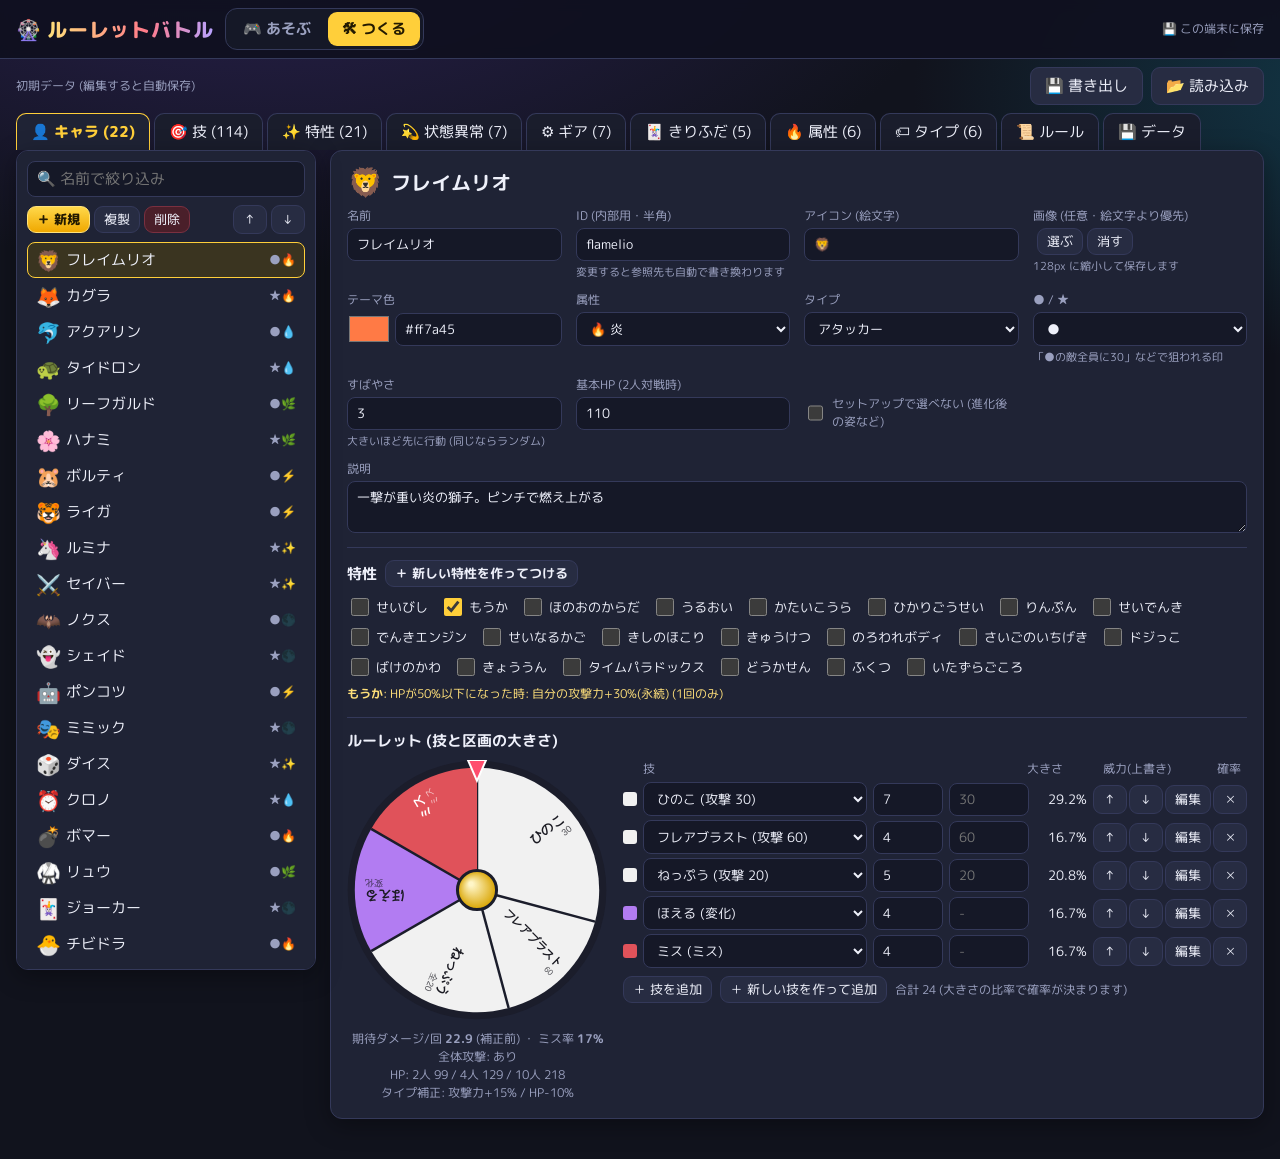
==== editor.html @ 2f249129 "Deploy roulette battle site Co-Authored-By: Claude Opus 5.5 <noreply@anthropic.com>" ====
<!doctype html>
<html lang="ja">
<head>
<meta charset="utf-8">
<meta name="viewport" content="width=device-width, initial-scale=1, viewport-fit=cover">
<meta name="theme-color" content="#11131d">
<title>ルーレットバトル エディタ</title>
<link rel="stylesheet" href="css/style.css?v=4">
</head>
<body>
<!-- BUILD:HEAD-START -->
<header class="app-head" id="appHead">
  <div class="brand">🎡 <span class="title">ルーレットバトル</span></div>
  <nav class="mode-switch" aria-label="画面の切り替え">
    <a href="index.html" data-mode="play" id="modePlay">🎮 あそぶ</a>
    <a href="editor.html" data-mode="edit" id="modeEdit" class="on">🛠 つくる</a>
  </nav>
  <span class="sync" id="syncInd"></span>
</header>
<!-- BUILD:HEAD-END -->

<!-- BUILD:APP-START -->
<div id="editApp">
  <div class="ed-bar">
    <span class="saved-ind" id="edSavedInd"></span>
    <div class="grow"></div>
    <button type="button" id="edWarnBtn" hidden></button>
    <button type="button" id="edExportBtn" title="データを書き出す">💾<span class="lbl"> 書き出し</span></button>
    <button type="button" id="edImportBtn" title="データを読み込む">📂<span class="lbl"> 読み込み</span></button>
    <input id="edImportFile" type="file" accept=".json,application/json" hidden>
  </div>
  <nav class="tabs" id="edTabs"></nav>
  <main class="ed-body" id="edBody">
    <aside class="panel ed-list" id="edList"></aside>
    <section class="panel ed-form" id="edForm"></section>
  </main>
  <div id="edModal" class="modal-bg" hidden></div>
</div>
<!-- BUILD:APP-END -->

<!-- BUILD:SCRIPTS-START -->
<script src="js/default-data.js?v=4"></script>
<script src="js/engine.js?v=4"></script>
<script src="js/store.js?v=4"></script>
<script src="js/ui.js?v=4"></script>
<script src="js/wheel.js?v=4"></script>
<script src="js/editor.js?v=4"></script>
<script src="js/app.js?v=4"></script>
<!-- BUILD:SCRIPTS-END -->
</body>
</html>
---- css/style.css ----
@import url('https://fonts.googleapis.com/css2?family=M+PLUS+Rounded+1c:wght@400;700;800&display=swap');

/* レイアウト: 上に切替ヘッダ、PC は盤面+ルーレットの2列、スマホは1列 (ルーレットが上)。
   夜のゲームセンターのような暗い単一テーマ */
:root {
  --bg: #11131d;
  --bg2: #191c2a;
  --panel: #1f2335;
  --panel2: #272c42;
  --line: #34395a;
  --text: #eef0fa;
  --dim: #9aa0bf;
  --accent: #ffcf3a;
  --accent-ink: #231a00;
  --accent2: #ff4d6d;
  --good: #5fd38a;
  --bad: #ff6b6b;
  --blue: #5aa9f0;
  --gold-text: #ffe07a;
  --radius: 12px;
  --shadow: 0 6px 24px rgba(0, 0, 0, .35);
  --font: 'M PLUS Rounded 1c', 'Hiragino Maru Gothic ProN', 'Hiragino Sans', 'Meiryo', sans-serif;
  --gutter: 16px;
  color-scheme: dark;
}
* { box-sizing: border-box; }
[hidden] { display: none !important; }
html, body { margin: 0; }
body {
  background: radial-gradient(1200px 600px at 20% -10%, #2a2150 0%, transparent 60%), radial-gradient(900px 500px at 110% 10%, #123a4a 0%, transparent 55%), var(--bg);
  background-color: var(--bg);
  background-attachment: fixed;
  color: var(--text);
  font-family: var(--font);
  font-size: 15px;
  min-height: 100vh;
  overflow-x: hidden;
  -webkit-tap-highlight-color: transparent;
  touch-action: manipulation;
}
a { color: var(--accent); }
button, input, select, textarea { font: inherit; color: inherit; }
button {
  background: var(--panel2); border: 1px solid var(--line); border-radius: 9px; padding: 7px 14px;
  cursor: pointer; transition: transform .08s, background .15s, border-color .15s; touch-action: manipulation;
}
button:hover:not(:disabled) { background: #323858; border-color: #4a5180; }
button:active:not(:disabled) { transform: translateY(1px); }
button:disabled { opacity: .45; cursor: not-allowed; }
button:focus-visible, input:focus-visible, select:focus-visible, textarea:focus-visible, summary:focus-visible { outline: 2px solid var(--accent); outline-offset: 2px; }
button.primary { background: linear-gradient(180deg, #ffd84a, #f0a800); color: var(--accent-ink); border-color: #ffe27a; font-weight: 800; }
button.primary:hover:not(:disabled) { background: linear-gradient(180deg, #ffe16d, #ffb81f); }
button.danger { background: #4a1f2a; border-color: #7a3040; }
button.small { padding: 3px 9px; font-size: 13px; }
button.icon { padding: 4px 8px; min-width: 34px; }
input[type=text], input[type=number], input:not([type]), select, textarea {
  background: #151827; border: 1px solid var(--line); border-radius: 8px; padding: 6px 9px; min-width: 0; max-width: 100%;
}
input[type=number] { width: 80px; }
input[type=checkbox] { width: 18px; height: 18px; accent-color: var(--accent); vertical-align: middle; }
label { cursor: pointer; }
summary { cursor: pointer; }

.wrap { max-width: 1400px; margin: 0 auto; padding: 12px var(--gutter) 16px; }
.title {
  font-weight: 800; letter-spacing: .04em; margin: 0; text-wrap: balance;
  background: linear-gradient(90deg, #ffe07a, #ff7a8a 60%, #b9a2ff); -webkit-background-clip: text; background-clip: text; color: transparent;
}
.panel { background: var(--panel); border: 1px solid var(--line); border-radius: var(--radius); box-shadow: var(--shadow); }
.dim { color: var(--dim); }
.row { display: flex; gap: 8px; align-items: center; flex-wrap: wrap; }
.grow { flex: 1; }
.badge {
  display: inline-flex; align-items: center; gap: 3px; padding: 1px 7px; border-radius: 999px; font-size: 12px; font-weight: 700;
  background: #2d3250; border: 1px solid rgba(255, 255, 255, .12); white-space: nowrap;
}
.warn-box { background: #3a2a14; border: 1px solid #7a5a20; color: #ffd98a; border-radius: 10px; padding: 8px 12px; font-size: 13px; margin-bottom: 10px; }
.warn-box ul { margin: 4px 0 0; padding-left: 18px; }
.ico { font-size: 28px; line-height: 1; display: inline-block; width: 36px; text-align: center; flex: none; }
img.ico { width: 36px; height: 36px; object-fit: cover; border-radius: 8px; }
.ico.big { font-size: 52px; width: 60px; }
img.ico.big { width: 60px; height: 60px; }
.ico.huge { font-size: 70px; width: 90px; }
img.ico.huge { width: 90px; height: 90px; }
.marks { font-size: 13px; white-space: nowrap; display: inline-flex; gap: 2px; align-items: center; }
.marks .dot { color: #7fd8ff; font-weight: 800; }
.marks .star { color: #ffd84a; font-weight: 800; }
.marks .spd { color: var(--dim); font-size: 11px; }
.auto-desc { color: var(--gold-text); font-size: 12px; }
.scroll-x { overflow-x: auto; max-width: 100%; }

/* ========== アプリのヘッダ (あそぶ / つくる) ========== */
.app-head {
  position: sticky; top: env(safe-area-inset-top, 0px); z-index: 20;
  display: flex; align-items: center; gap: 12px; flex-wrap: wrap;
  padding: 8px var(--gutter); background: #0f1120ee; border-bottom: 1px solid var(--line); backdrop-filter: blur(6px);
}
.app-head .brand { font-weight: 800; font-size: 20px; display: flex; align-items: center; gap: 6px; }
.mode-switch { display: flex; background: #151827; border: 1px solid var(--line); border-radius: 12px; padding: 3px; gap: 3px; }
.mode-switch a { border-radius: 9px; padding: 6px 14px; font-weight: 700; color: var(--dim); text-decoration: none; }
.mode-switch a:hover { color: var(--text); }
.mode-switch a.on { background: var(--accent); color: var(--accent-ink); }
.sync { font-size: 12px; color: var(--dim); margin-left: auto; }

/* ========== セットアップ ========== */
.setup-head { display: flex; align-items: center; gap: 10px; flex-wrap: wrap; margin-bottom: 10px; }
.setup-grid { display: grid; grid-template-columns: minmax(0, 1fr) 340px; gap: 16px; align-items: start; }
.setup-players { padding: 14px; min-width: 0; }
.setup-tools { margin-bottom: 10px; }
.prow {
  display: grid; grid-template-columns: 28px minmax(90px, 150px) minmax(150px, 1fr) auto auto; gap: 8px; align-items: center;
  padding: 7px 8px; border-radius: 10px; background: var(--bg2); margin-bottom: 6px; border: 1px solid transparent;
}
.prow .num { font-weight: 800; color: var(--dim); text-align: center; }
.prow .cpuLbl { display: inline-flex; gap: 3px; align-items: center; white-space: nowrap; }
.prow .cinfo { grid-column: 2 / -1; display: flex; gap: 6px; align-items: center; flex-wrap: wrap; font-size: 13px; color: var(--dim); min-width: 0; }
.prow .cinfo .ico { font-size: 22px; width: 26px; }
.prow .cinfo img.ico { width: 26px; height: 26px; }
.prow select.team { width: 96px; }
.setup-side { position: sticky; top: 70px; display: flex; flex-direction: column; gap: 12px; }
.setup-side .panel { padding: 14px; display: flex; flex-direction: column; gap: 10px; }
.setup-side h3 { margin: 0; font-size: 16px; }
.online-panel .row button { flex: 1; }
.join-row { display: grid; grid-template-columns: 1fr 1fr; gap: 6px; }
.join-row #joinCode { text-transform: uppercase; letter-spacing: .15em; font-weight: 800; }
.join-row button { grid-column: 1 / -1; }
.code-big { font-size: 34px; font-weight: 800; letter-spacing: .2em; color: var(--accent); font-variant-numeric: tabular-nums; }
.prow.net { background: #1b2436; border-color: #2f4a70; }
.prow .netname { font-weight: 700; overflow: hidden; text-overflow: ellipsis; white-space: nowrap; }
.prow .csel.dim { font-size: 13px; }
.lobby-panel { padding: 18px; max-width: 760px; margin: 0 auto; }
.lobby-head { display: flex; gap: 16px; align-items: center; flex-wrap: wrap; }
.lobby-list { display: flex; flex-direction: column; gap: 4px; }
.lobby-row { display: flex; gap: 8px; align-items: center; padding: 6px 10px; border-radius: 10px; background: var(--bg2); }
.lobby-row .num { width: 22px; color: var(--dim); font-weight: 800; }
.lobby-row .nm { flex: 1; min-width: 0; overflow: hidden; text-overflow: ellipsis; white-space: nowrap; font-weight: 700; }
.lobby-row.you { border: 1px solid var(--accent); }
.cinfo-wide { display: flex; gap: 6px; align-items: center; flex-wrap: wrap; font-size: 13px; color: var(--dim); }
.you-tag { font-size: 10px; background: var(--accent); color: var(--accent-ink); border-radius: 4px; padding: 0 5px; margin-left: 4px; font-weight: 800; vertical-align: middle; }
.pcard.me { box-shadow: inset 0 0 0 2px #ffcf3a66; }
.rank.me { outline: 2px solid var(--accent); }
.rule-line { font-size: 13px; display: flex; justify-content: space-between; gap: 8px; padding: 3px 0; border-bottom: 1px dashed var(--line); }
.big-start { font-size: 22px; padding: 14px; width: 100%; border-radius: 14px; }
.count-ctl { display: flex; align-items: center; gap: 6px; }
.count-ctl .n { font-size: 26px; font-weight: 800; min-width: 44px; text-align: center; font-variant-numeric: tabular-nums; }
.mobile-start { display: none; }

/* ========== バトル ========== */
.topbar { display: flex; align-items: center; gap: 12px; flex-wrap: wrap; margin-bottom: 12px; }
.topbar .round { font-size: 20px; font-weight: 800; }
.topbar .ctrls { margin-left: auto; order: 2; }
.order-strip { display: flex; gap: 4px; flex-wrap: wrap; flex: 1 1 100%; min-width: 0; order: 3; }
.order-strip .o { padding: 2px 6px; border-radius: 8px; background: var(--panel); border: 1px solid var(--line); font-size: 12px; display: flex; align-items: center; gap: 3px; white-space: nowrap; }
.order-strip .o .ico { font-size: 16px; width: 18px; }
.order-strip .o img.ico { width: 18px; height: 18px; }
.order-strip .o.now { border-color: var(--accent); background: #3c3417; }
.order-strip .o.done { opacity: .45; }
.order-strip .o.downed { border-color: var(--bad); }
.battle { display: grid; grid-template-columns: minmax(0, 1fr) 440px; gap: 14px; align-items: start; }
.board { display: grid; grid-template-columns: repeat(auto-fill, minmax(205px, 1fr)); gap: 10px; min-width: 0; }

.pcard {
  position: relative; padding: 9px 10px 10px; border-radius: 12px; background: var(--panel); border: 2px solid var(--line);
  transition: transform .15s, border-color .15s, box-shadow .15s, opacity .3s; cursor: default; min-width: 0;
}
.pcard .head { display: flex; gap: 8px; align-items: center; padding-right: 26px; }
.pcard .head .ico { font-size: 34px; width: 42px; }
.pcard .head img.ico { width: 42px; height: 42px; }
.pcard .names { min-width: 0; flex: 1; }
.pcard .pname { font-weight: 800; white-space: nowrap; overflow: hidden; text-overflow: ellipsis; }
.pcard .cname { font-size: 12px; color: var(--dim); white-space: nowrap; overflow: hidden; text-overflow: ellipsis; }
.pcard .ord { position: absolute; top: -8px; left: -8px; background: #0f1120; border: 1px solid var(--line); border-radius: 999px; font-size: 11px; padding: 1px 6px; font-weight: 800; }
.pcard .cpu { font-size: 10px; color: var(--dim); border: 1px solid var(--line); border-radius: 4px; padding: 0 4px; margin-left: 4px; }
.pcard .team-tag { font-size: 10px; border-radius: 4px; padding: 0 5px; margin-left: 4px; color: #111; font-weight: 800; }
.pcard .tags { display: flex; gap: 4px; flex-wrap: wrap; margin: 6px 0 4px; align-items: center; }
.pcard .info-btn { position: absolute; top: 6px; right: 6px; padding: 0 7px; font-size: 12px; border-radius: 6px; min-width: 0; }
.hpbar { position: relative; height: 14px; background: #0d0f19; border-radius: 7px; overflow: hidden; border: 1px solid #0a0b12; }
.hpbar .fill { position: absolute; inset: 0 auto 0 0; background: linear-gradient(90deg, #3ed17a, #8af0a8); transition: width .45s ease, background .3s; }
.hpbar .fill.mid { background: linear-gradient(90deg, #e8b400, #ffe07a); }
.hpbar .fill.low { background: linear-gradient(90deg, #e03a3a, #ff8a7a); }
.hpbar .lag { position: absolute; inset: 0 auto 0 0; background: #ff5a5a88; transition: width 1.1s ease .35s; }
.hptext { font-size: 12px; text-align: right; font-weight: 700; margin-top: 2px; font-variant-numeric: tabular-nums; }
.chips { display: flex; gap: 3px; flex-wrap: wrap; margin-top: 4px; min-height: 4px; }
.chip { font-size: 11px; padding: 1px 6px; border-radius: 6px; background: #2b3050; border: 1px solid rgba(255, 255, 255, .1); white-space: nowrap; }
.chip.st { color: #111; font-weight: 800; }
.chip.buff { background: #173a2a; border-color: #2f7a52; color: #9ef0bf; }
.chip.debuff { background: #3d1c24; border-color: #7a3040; color: #ffb0bd; }
.pcard.current { border-color: var(--accent); box-shadow: 0 0 0 3px #ffcf3a44, 0 0 22px #ffcf3a55; transform: translateY(-2px); }
.pcard.targetable { cursor: pointer; border-color: #ff8fa3; }
.pcard.targetable:hover { transform: translateY(-3px); box-shadow: 0 0 16px #ff4d6d77; }
.pcard.targeted { border-color: var(--accent2); box-shadow: 0 0 0 3px #ff4d6d66, 0 0 24px #ff4d6d88; }
.pcard.targeted::after { content: '🎯'; position: absolute; right: 8px; bottom: 6px; font-size: 22px; }
.pcard.downed { border-color: var(--bad); animation: blink 1.1s infinite; }
.pcard.out { opacity: .35; filter: grayscale(.9); }
.pcard.out::before { content: '脱落'; position: absolute; inset: 0; display: grid; place-items: center; font-size: 30px; font-weight: 800; color: #ff8a8a; transform: rotate(-12deg); z-index: 2; }
.pcard.winner { border-color: var(--accent); box-shadow: 0 0 30px #ffcf3a88; }
.pcard.shake { animation: shake .4s; }
.pcard.evolve { animation: evolve 1.2s; }
@keyframes blink { 50% { box-shadow: 0 0 18px #ff4d4d88; } }
@keyframes shake { 20% { transform: translateX(-6px); } 40% { transform: translateX(6px); } 60% { transform: translateX(-4px); } 80% { transform: translateX(3px); } }
@keyframes evolve { 0% { box-shadow: 0 0 0 #8ff0ff; } 30% { box-shadow: 0 0 40px 10px #8ff0ffcc; background: #2a4a5a; } 100% { box-shadow: 0 0 0 #8ff0ff; } }
.floater { position: absolute; left: 50%; top: 30%; transform: translateX(-50%); font-weight: 800; font-size: 26px; pointer-events: none; z-index: 5; text-shadow: 0 2px 0 #000, 0 0 8px #000; animation: floatUp 1.3s ease-out forwards; white-space: nowrap; }
.floater.dmg { color: #ff6b6b; }
.floater.heal { color: #6cf0a0; }
.floater.status, .floater.debuff { color: #ffa8e0; font-size: 18px; }
.floater.buff { color: #9ef0bf; font-size: 18px; }
.floater.guard { color: #8fd0ff; font-size: 20px; }
.floater.ability { color: var(--gold-text); font-size: 16px; }
.floater.ko, .floater.out { color: #ff3a3a; font-size: 30px; }
@keyframes floatUp { 0% { opacity: 0; transform: translate(-50%, 10px) scale(.7); } 15% { opacity: 1; transform: translate(-50%, 0) scale(1.15); } 100% { opacity: 0; transform: translate(-50%, -48px) scale(1); } }

.side { display: flex; flex-direction: column; gap: 12px; position: sticky; top: 12px; min-width: 0; }
.turn-panel { padding: 12px; text-align: center; }
.turn-head { display: flex; align-items: center; gap: 10px; justify-content: center; min-height: 48px; }
.turn-head .ico { font-size: 40px; width: 48px; }
.turn-head img.ico { width: 48px; height: 48px; }
.turn-head .who { font-size: 20px; font-weight: 800; }
.turn-head .sub { font-size: 12px; color: var(--dim); }
.wheel-box { position: relative; width: 100%; max-width: 380px; margin: 8px auto 4px; }
.wheel-box canvas { width: 100%; max-width: 100%; aspect-ratio: 1 / 1; display: block; }
.prompt { min-height: 26px; font-weight: 700; color: var(--accent); }
.wheel-title { min-height: 20px; font-weight: 800; color: var(--gold-text); margin-top: 4px; }
.spin-row { justify-content: center; margin-top: 6px; }
.item-btn { background: linear-gradient(180deg, #5b3fa0, #3b2870); border-color: #8a6ad8; font-weight: 800; }
.item-btn:hover:not(:disabled) { background: linear-gradient(180deg, #6b4fb8, #4b3490); }
.chip.item { background: #3b2870; border-color: #8a6ad8; }
.target-bar { display: flex; gap: 6px; overflow-x: auto; padding: 4px 2px 6px; scroll-snap-type: x proximity; }
.target-bar .tgt { flex: 0 0 auto; display: grid; grid-template-columns: auto minmax(0, 1fr); grid-template-rows: auto auto; column-gap: 6px; align-items: center; padding: 5px 8px; text-align: left; min-width: 120px; max-width: 170px; scroll-snap-align: start; }
.target-bar .tgt .ico { grid-row: 1 / 3; font-size: 24px; width: 28px; }
.target-bar .tgt img.ico { width: 28px; height: 28px; }
.target-bar .tgt .tn { font-size: 13px; font-weight: 700; white-space: nowrap; overflow: hidden; text-overflow: ellipsis; }
.target-bar .tgt .tbar { display: block; height: 5px; background: #0d0f19; border-radius: 3px; overflow: hidden; position: relative; }
.target-bar .tgt .tbar i { position: absolute; inset: 0 auto 0 0; background: var(--good); }
.target-bar .tgt .tp { display: none; }
.target-bar .tgt.on { border-color: var(--accent2); background: #3d1c28; box-shadow: 0 0 0 2px #ff4d6d66; }
.spin-btn { font-size: 22px; padding: 12px 34px; border-radius: 14px; }
.result-banner {
  position: absolute; left: 50%; top: 50%; transform: translate(-50%, -50%) scale(.6); opacity: 0; pointer-events: none;
  background: #0f1120ee; border: 2px solid var(--accent); border-radius: 14px; padding: 10px 18px; min-width: 60%;
  transition: transform .25s cubic-bezier(.2, 1.6, .4, 1), opacity .2s; z-index: 3;
}
.result-banner.show { transform: translate(-50%, -50%) scale(1); opacity: 1; }
.result-banner .mv { font-size: 26px; font-weight: 800; }
.result-banner .kd { font-size: 12px; color: var(--dim); }
.log-wrap { padding: 8px 12px; }
.log-wrap summary { font-weight: 700; color: var(--dim); font-size: 13px; }
.logbox { max-height: 330px; overflow-y: auto; font-size: 13px; line-height: 1.55; margin-top: 6px; }
.logbox .l { white-space: pre-wrap; overflow-wrap: anywhere; }
.logbox .round { color: var(--accent); font-weight: 800; margin-top: 6px; }
.logbox .turn { color: #b9c2ff; font-weight: 700; margin-top: 4px; }
.logbox .act { color: #fff; font-weight: 700; }
.logbox .dmg { color: #ff9a9a; }
.logbox .good { color: #8ff0b4; }
.logbox .bad { color: #ffb0d0; }
.logbox .ko { color: #ff5a5a; font-weight: 800; }
.logbox .ability { color: var(--gold-text); }
.logbox .sys { color: var(--accent); font-weight: 800; }
.ctrls { display: flex; gap: 6px; align-items: center; }

/* モーダル・ダイアログ */
.modal-bg { position: fixed; inset: 0; background: #000a; display: grid; place-items: center; z-index: 50; padding: 16px; padding-top: calc(16px + env(safe-area-inset-top, 0px)); padding-bottom: calc(16px + env(safe-area-inset-bottom, 0px)); }
.dialog-bg { z-index: 80; }
.modal { width: min(720px, 100%); max-height: 88vh; overflow: auto; padding: 18px; position: relative; }
.modal .close { position: absolute; top: 10px; right: 10px; }
.dialog { width: min(440px, 100%); }
.dialog h3 { margin: 0 0 8px; }
.dialog-msg { line-height: 1.6; overflow-wrap: anywhere; }
.dialog-btns { display: flex; justify-content: flex-end; gap: 8px; margin-top: 16px; flex-wrap: wrap; }
.dialog-btns button { min-width: 96px; padding: 9px 16px; }
.cdetail { display: grid; grid-template-columns: 240px minmax(0, 1fr); gap: 16px; }
.cdetail canvas { width: 100%; max-width: 100%; aspect-ratio: 1/1; }
.mh { margin: 12px 0 4px; font-size: 15px; }
.mh:first-child { margin-top: 0; }
.mvlist { margin: 0; padding: 0; list-style: none; font-size: 13px; }
.mvlist li { display: flex; gap: 6px; align-items: flex-start; padding: 4px 0; border-bottom: 1px dashed var(--line); }
.mvlist .mvtxt { min-width: 0; flex: 1; }
.mvlist .sw { width: 12px; height: 12px; border-radius: 3px; flex: none; display: inline-block; border: 1px solid #0005; margin-top: 3px; }
.mvlist .pct { color: var(--dim); font-variant-numeric: tabular-nums; flex: none; }
.toast { position: fixed; bottom: calc(18px + env(safe-area-inset-bottom, 0px)); left: 50%; transform: translateX(-50%); background: #0f1120; border: 1px solid var(--accent); padding: 8px 16px; border-radius: 10px; z-index: 100; box-shadow: var(--shadow); max-width: calc(100% - 32px); }

/* 結果 */
.result { text-align: center; padding: 24px; }
.result h2 { font-size: 36px; margin: 6px 0 16px; }
.rank { display: grid; grid-template-columns: 44px 44px minmax(0, 1fr) auto; gap: 10px; align-items: center; text-align: left; padding: 8px 12px; border-radius: 10px; background: var(--bg2); margin-bottom: 6px; }
.rank .pos { font-size: 22px; font-weight: 800; text-align: center; }
.rank.first { background: linear-gradient(90deg, #4a3a0a, #2a2410); border: 1px solid var(--accent); }
.rank .rn { min-width: 0; }
.rank .stat { font-size: 12px; color: var(--dim); white-space: nowrap; font-variant-numeric: tabular-nums; }

/* ========== エディタ ========== */
.ed-bar { display: flex; align-items: center; gap: 8px; flex-wrap: wrap; padding: 8px var(--gutter); }
.saved-ind { font-size: 12px; color: var(--dim); }
.tabs { display: flex; gap: 4px; padding: 0 var(--gutter); overflow-x: auto; scrollbar-width: thin; }
.tabs button { border-radius: 10px 10px 0 0; border-bottom: none; background: #1a1d2c; white-space: nowrap; flex: none; }
.tabs button.on { background: var(--panel); border-color: var(--accent); color: var(--accent); font-weight: 800; }
.ed-body { display: grid; grid-template-columns: 300px minmax(0, 1fr); gap: 14px; padding: 0 var(--gutter) 40px; }
.ed-body.full { grid-template-columns: minmax(0, 1fr); }
.ed-list { padding: 10px; position: sticky; top: 64px; max-height: calc(100vh - 80px); overflow: auto; align-self: start; }
.list-tools { gap: 4px; margin-bottom: 8px; }
.ed-list .item { display: flex; width: 100%; gap: 6px; align-items: center; padding: 6px 8px; border-radius: 8px; cursor: pointer; border: 1px solid transparent; background: transparent; text-align: left; }
.ed-list .item:hover { background: var(--panel2); }
.ed-list .item.on { background: #3a3420; border-color: var(--accent); }
.ed-list .item .ico { font-size: 20px; width: 24px; }
.ed-list .item img.ico { width: 24px; height: 24px; }
.ed-list .item .nm { flex: 1; min-width: 0; overflow: hidden; text-overflow: ellipsis; white-space: nowrap; }
.ed-list .item .ex { font-size: 12px; white-space: nowrap; }
.ed-list .item .chev { display: none; color: var(--dim); }
.ed-list .item .sw, .sw { width: 12px; height: 12px; border-radius: 3px; flex: none; display: inline-block; }
.ed-form { padding: 16px; min-width: 0; }
.ed-form h2 { margin: 0 0 10px; font-size: 20px; display: flex; align-items: center; gap: 8px; flex-wrap: wrap; }
.m-back { display: none; margin-bottom: 10px; }
.fgrid { display: grid; grid-template-columns: repeat(auto-fill, minmax(200px, 1fr)); gap: 10px 14px; margin-bottom: 12px; }
.f { display: flex; flex-direction: column; gap: 3px; font-size: 13px; min-width: 0; }
.f > span { color: var(--dim); font-size: 12px; }
.f.wide { grid-column: 1 / -1; }
.f.inline { flex-direction: row; align-items: center; gap: 6px; }
.f input[type=number] { width: 100%; }
.f .hint { font-size: 11px; color: var(--dim); }
.colorpick { width: 44px; height: 34px; padding: 0; border: none; background: none; flex: none; }
.img-prev { width: 32px; height: 32px; object-fit: cover; border-radius: 6px; vertical-align: middle; }
.bonus-grid { display: grid; grid-template-columns: repeat(auto-fill, minmax(96px, 1fr)); gap: 6px; }
.bonus-cell { display: flex; flex-direction: column; gap: 2px; font-size: 12px; color: var(--dim); }
.bonus-cell input { width: 100%; }
.sec { border-top: 1px solid var(--line); margin-top: 14px; padding-top: 12px; }
.sec h3 { margin: 0 0 8px; font-size: 15px; display: flex; align-items: center; gap: 8px; flex-wrap: wrap; }
.sec > summary { font-weight: 700; }
.eff { background: var(--bg2); border: 1px solid var(--line); border-radius: 10px; padding: 8px 10px; margin-bottom: 8px; }
.eff .ehead { display: flex; gap: 6px; align-items: center; flex-wrap: wrap; }
.eff .ehead select { max-width: 100%; }
.eff .chance { width: 64px; }
.eff .eparams, .eparams { display: grid; grid-template-columns: repeat(auto-fill, minmax(170px, 1fr)); gap: 6px 10px; margin-top: 8px; }
.eff details { margin-top: 6px; font-size: 13px; }
.eff details summary { color: var(--dim); }
.eff .summary { font-size: 12px; color: var(--gold-text); margin-top: 6px; }
.preset-sel { max-width: 100%; }
.mrows { display: flex; flex-direction: column; gap: 4px; }
.mrow { display: grid; grid-template-columns: 14px minmax(0, 1fr) 70px 80px 52px auto; grid-template-areas: "sw sel w p pct btn"; gap: 6px; align-items: center; font-size: 13px; }
.mrow.mhead { color: var(--dim); font-size: 12px; }
.mrow .c-sw { grid-area: sw; }
.mrow .c-sel { grid-area: sel; min-width: 0; }
.mrow .c-w { grid-area: w; }
.mrow .c-p { grid-area: p; }
.mrow .c-pct { grid-area: pct; font-variant-numeric: tabular-nums; text-align: right; }
.mrow .c-btn { grid-area: btn; display: flex; gap: 2px; }
.mrow .c-sw i { display: block; width: 14px; height: 14px; border-radius: 3px; }
.mrow select { width: 100%; }
.mrow input { width: 100%; }
.mrow .mlbl { display: none; }
.mtable { width: 100%; border-collapse: collapse; font-size: 13px; }
.mtable th, .mtable td { padding: 4px 6px; border-bottom: 1px solid var(--line); text-align: left; white-space: nowrap; }
.mtable th { color: var(--dim); font-weight: 400; font-size: 12px; }
.chart-table { border-collapse: collapse; font-size: 13px; }
.chart-table th, .chart-table td { border: 1px solid var(--line); padding: 3px; text-align: center; white-space: nowrap; }
.chart-table td input { width: 58px; text-align: center; }
.chart-table td.hi input { background: #173a2a; }
.chart-table td.lo input { background: #3d1c24; }
.char-preview { display: grid; grid-template-columns: 260px minmax(0, 1fr); gap: 16px; align-items: start; }
.char-preview canvas { width: 100%; max-width: 100%; aspect-ratio: 1/1; }
.checks { display: flex; flex-wrap: wrap; gap: 6px 12px; }
.checks label { display: inline-flex; gap: 4px; align-items: center; font-size: 13px; }
.sync-box { background: var(--bg2); border: 1px solid var(--line); border-radius: 10px; padding: 10px 12px; }
textarea.json { width: 100%; min-height: 300px; font-family: Consolas, monospace; font-size: 12px; }

/* ========== タブレット以下 ========== */
@media (max-width: 980px) {
  .setup-grid, .battle { grid-template-columns: minmax(0, 1fr); }
  .setup-side { position: static; }
  .setup-side .big-start { display: none; }
  .setup-side { position: static; }
  .mobile-start {
    display: block; position: fixed; left: 0; right: 0; bottom: 0; z-index: 30;
    padding: 10px var(--gutter) calc(10px + env(safe-area-inset-bottom, 0px));
    background: linear-gradient(180deg, transparent, #11131dee 30%);
  }
  .mobile-start button { width: 100%; font-size: 20px; padding: 13px; border-radius: 14px; }
  #setup { padding-bottom: 84px; }
  .side { position: static; order: -1; }
  .board { grid-template-columns: repeat(auto-fill, minmax(170px, 1fr)); }
  .wheel-box { max-width: min(340px, 42vh); }
  .order-strip { flex-wrap: nowrap; overflow-x: auto; scrollbar-width: none; }
  .logbox { max-height: 200px; }
  .cdetail { grid-template-columns: minmax(0, 1fr); }
  .cdetail > div:first-child { max-width: 260px; margin: 0 auto; width: 100%; }
  .ed-body { grid-template-columns: minmax(0, 1fr); }
  .ed-list { position: static; max-height: none; }
  .ed-body:not(.full):not(.m-detail) .ed-form { display: none; }
  .ed-body.m-detail .ed-list { display: none; }
  .m-back { display: inline-block; }
  .ed-list .item { padding: 10px 8px; border-bottom: 1px solid var(--line); border-radius: 0; }
  .ed-list .item .chev { display: inline; }
  .char-preview { grid-template-columns: minmax(0, 1fr); }
  .prev-wheel { max-width: 260px; margin: 0 auto; width: 100%; }
}

/* ========== スマホ ========== */
@media (max-width: 560px) {
  .app-head { gap: 8px; padding-top: 6px; padding-bottom: 6px; }
  .app-head .brand { font-size: 16px; }
  .app-head .brand .title { display: none; }
  .mode-switch button { padding: 6px 12px; }
  .sync { flex-basis: 100%; margin-left: 0; font-size: 11px; }
  .setup-tools > button { flex: 1 1 auto; font-size: 13px; padding: 6px 8px; }
  .prow { grid-template-columns: 22px minmax(0, 1fr) auto auto; }
  .prow .num { grid-row: 1; grid-column: 1; }
  .prow .pname { grid-row: 1; grid-column: 2; }
  .prow .cpuLbl { grid-row: 1; grid-column: 3; }
  .prow .team { grid-row: 1; grid-column: 4; }
  .prow select.team { width: 86px; }
  .prow .csel { grid-row: 2; grid-column: 1 / -1; }
  .prow .cinfo { grid-row: 3; grid-column: 1 / -1; }
  .board { grid-template-columns: repeat(2, minmax(0, 1fr)); gap: 8px; }
  .pcard { padding: 7px 8px 8px; }
  .pcard .head .ico { font-size: 26px; width: 30px; }
  .pcard .head img.ico { width: 30px; height: 30px; }
  .pcard .pname { font-size: 14px; }
  .pcard .tags { margin: 4px 0 3px; gap: 3px; }
  .pcard .tags .type { display: none; }
  .pcard .ord { font-size: 10px; }
  .floater { font-size: 22px; }
  .turn-head .who { font-size: 17px; }
  .spin-btn, .item-btn { width: 100%; }
  .code-big { font-size: 28px; }
  .result { padding: 16px 12px; }
  .result h2 { font-size: 26px; }
  .rank { grid-template-columns: 30px 36px minmax(0, 1fr); gap: 8px; }
  .rank .stat { grid-column: 3; white-space: normal; }
  .ed-bar .lbl { display: none; }
  .fgrid { grid-template-columns: repeat(auto-fill, minmax(140px, 1fr)); }
  .eff .eparams, .eparams { grid-template-columns: repeat(auto-fill, minmax(140px, 1fr)); }
  .mrow { grid-template-columns: 1fr 1fr 48px; grid-template-areas: "sel sel sel" "w p pct" "btn btn btn"; padding: 8px; background: var(--bg2); border-radius: 10px; border-left: 4px solid var(--sw, #555); }
  .mrow.mhead { display: none; }
  .mrow .c-sw { display: none; }
  .mrow .mlbl { display: block; color: var(--dim); font-size: 11px; }
  .mrow .c-btn { justify-content: flex-end; }
}

/* iOS で入力欄にフォーカスした時の自動ズームを防ぐ */
@media (pointer: coarse) {
  input[type=text], input[type=number], input:not([type]), select, textarea { font-size: 16px; }
  button.small { padding: 6px 10px; }
}

@media (prefers-reduced-motion: reduce) {
  *, *::before, *::after { animation-duration: .01ms !important; transition-duration: .01ms !important; }
}
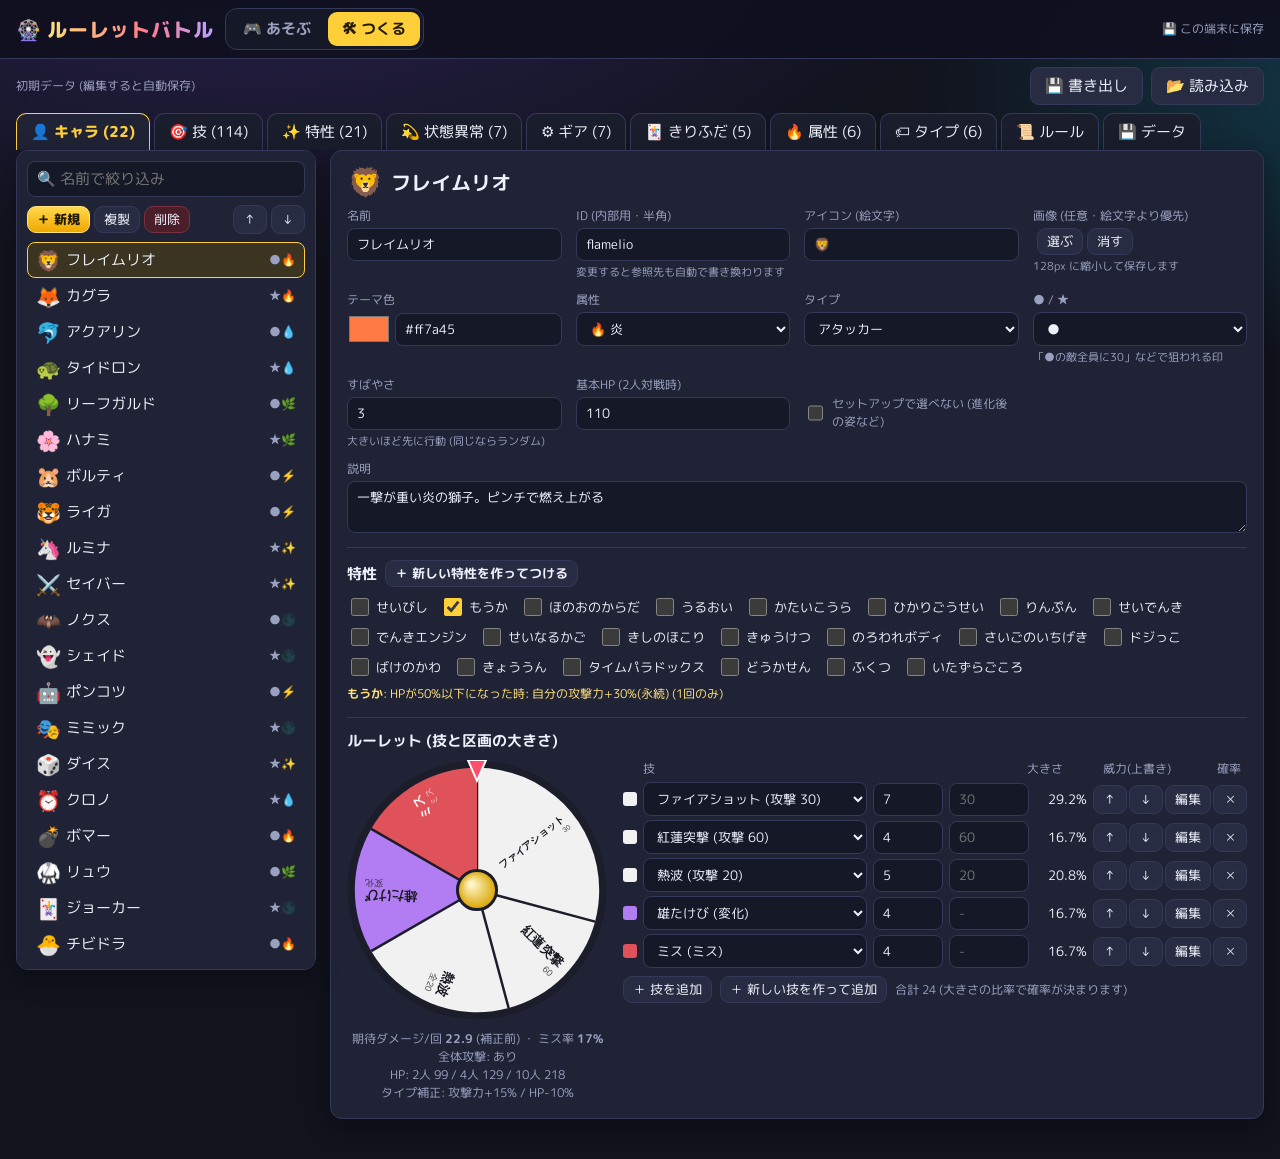
==== commit 956afa4e: "Deploy roulette battle site Co-Authored-By: Claude Opus 5.5 <noreply@anthropic.com>" ====
--- a/editor.html
+++ b/editor.html
@@ -5,7 +5,7 @@
 <meta name="viewport" content="width=device-width, initial-scale=1, viewport-fit=cover">
 <meta name="theme-color" content="#11131d">
 <title>ルーレットバトル エディタ</title>
-<link rel="stylesheet" href="css/style.css?v=4">
+<link rel="stylesheet" href="css/style.css?v=5">
 </head>
 <body>
 <!-- BUILD:HEAD-START -->
@@ -39,13 +39,13 @@
 <!-- BUILD:APP-END -->
 
 <!-- BUILD:SCRIPTS-START -->
-<script src="js/default-data.js?v=4"></script>
-<script src="js/engine.js?v=4"></script>
-<script src="js/store.js?v=4"></script>
-<script src="js/ui.js?v=4"></script>
-<script src="js/wheel.js?v=4"></script>
-<script src="js/editor.js?v=4"></script>
-<script src="js/app.js?v=4"></script>
+<script src="js/default-data.js?v=5"></script>
+<script src="js/engine.js?v=5"></script>
+<script src="js/store.js?v=5"></script>
+<script src="js/ui.js?v=5"></script>
+<script src="js/wheel.js?v=5"></script>
+<script src="js/editor.js?v=5"></script>
+<script src="js/app.js?v=5"></script>
 <!-- BUILD:SCRIPTS-END -->
 </body>
 </html>
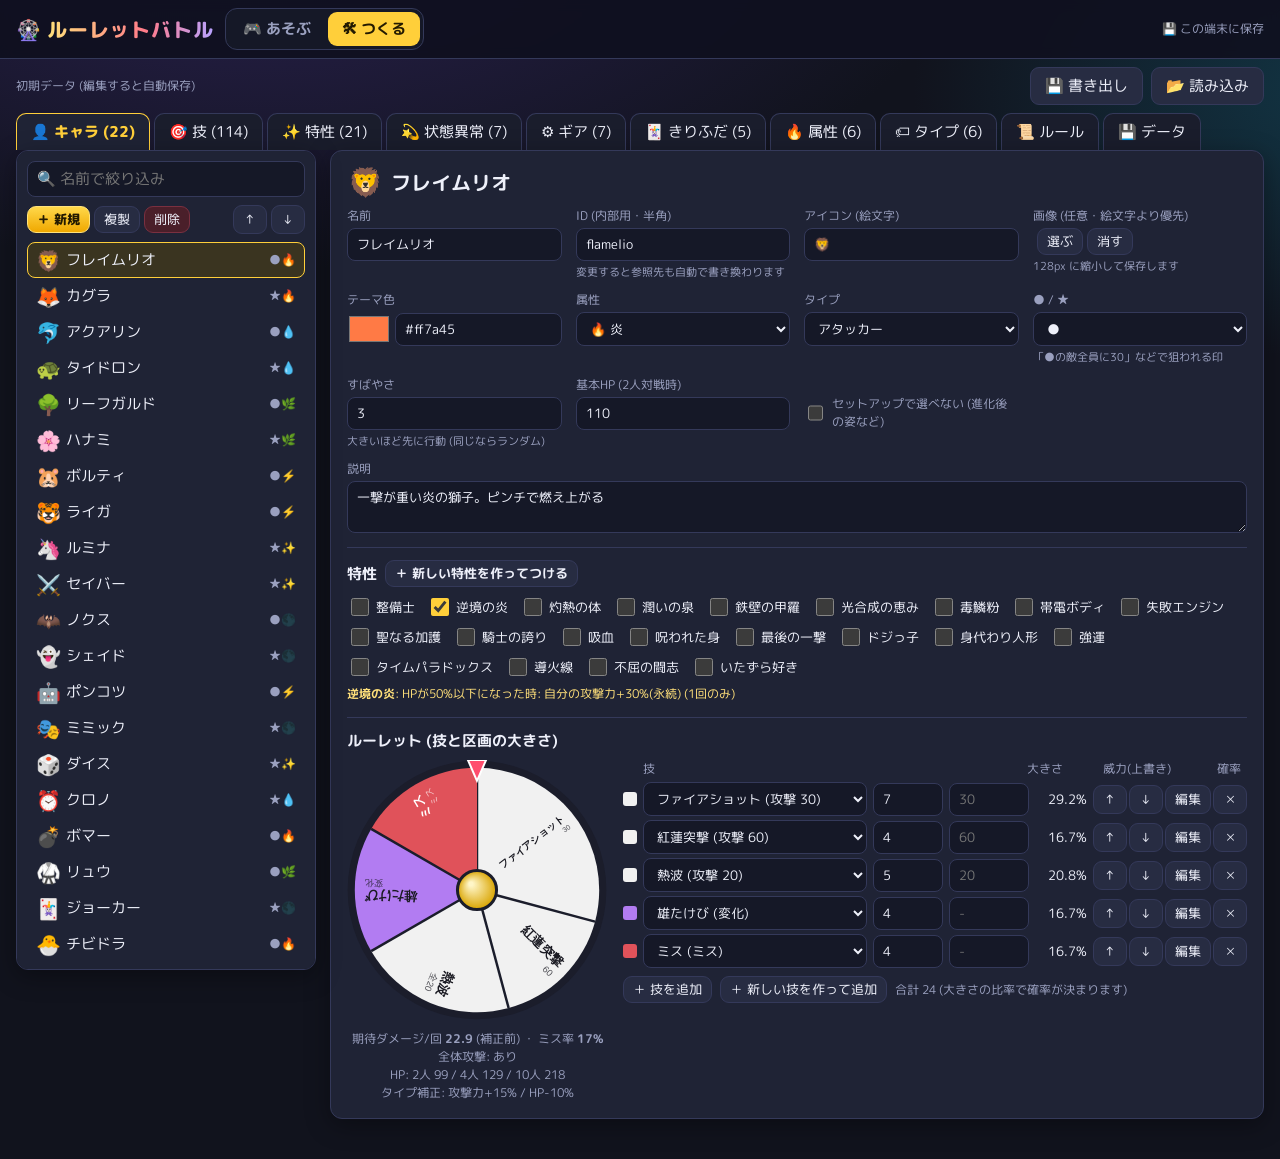
==== commit bd76f655: "Deploy roulette battle site Co-Authored-By: Claude Opus 5.5 <noreply@anthropic.com>" ====
--- a/editor.html
+++ b/editor.html
@@ -5,7 +5,7 @@
 <meta name="viewport" content="width=device-width, initial-scale=1, viewport-fit=cover">
 <meta name="theme-color" content="#11131d">
 <title>ルーレットバトル エディタ</title>
-<link rel="stylesheet" href="css/style.css?v=5">
+<link rel="stylesheet" href="css/style.css?v=6">
 </head>
 <body>
 <!-- BUILD:HEAD-START -->
@@ -39,13 +39,13 @@
 <!-- BUILD:APP-END -->
 
 <!-- BUILD:SCRIPTS-START -->
-<script src="js/default-data.js?v=5"></script>
-<script src="js/engine.js?v=5"></script>
-<script src="js/store.js?v=5"></script>
-<script src="js/ui.js?v=5"></script>
-<script src="js/wheel.js?v=5"></script>
-<script src="js/editor.js?v=5"></script>
-<script src="js/app.js?v=5"></script>
+<script src="js/default-data.js?v=6"></script>
+<script src="js/engine.js?v=6"></script>
+<script src="js/store.js?v=6"></script>
+<script src="js/ui.js?v=6"></script>
+<script src="js/wheel.js?v=6"></script>
+<script src="js/editor.js?v=6"></script>
+<script src="js/app.js?v=6"></script>
 <!-- BUILD:SCRIPTS-END -->
 </body>
 </html>
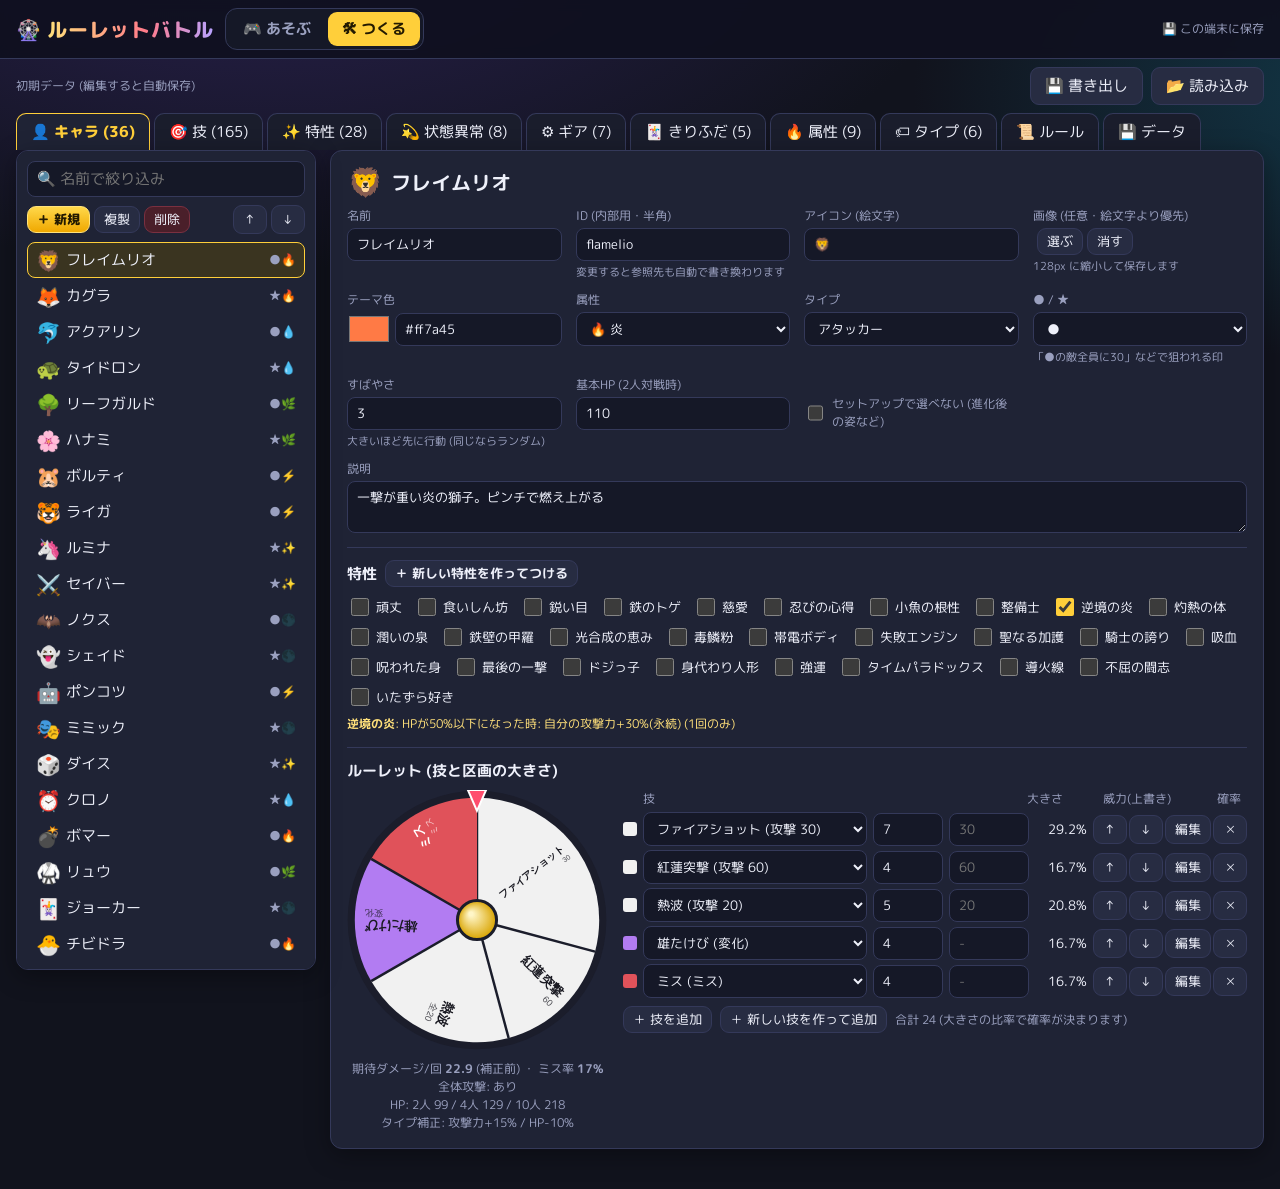
==== commit 1c6dc1e8: "Deploy roulette battle site Co-Authored-By: Claude Opus 5.5 <noreply@anthropic.com>" ====
--- a/editor.html
+++ b/editor.html
@@ -5,7 +5,7 @@
 <meta name="viewport" content="width=device-width, initial-scale=1, viewport-fit=cover">
 <meta name="theme-color" content="#11131d">
 <title>ルーレットバトル エディタ</title>
-<link rel="stylesheet" href="css/style.css?v=6">
+<link rel="stylesheet" href="css/style.css?v=10">
 </head>
 <body>
 <!-- BUILD:HEAD-START -->
@@ -39,13 +39,13 @@
 <!-- BUILD:APP-END -->
 
 <!-- BUILD:SCRIPTS-START -->
-<script src="js/default-data.js?v=6"></script>
-<script src="js/engine.js?v=6"></script>
-<script src="js/store.js?v=6"></script>
-<script src="js/ui.js?v=6"></script>
-<script src="js/wheel.js?v=6"></script>
-<script src="js/editor.js?v=6"></script>
-<script src="js/app.js?v=6"></script>
+<script src="js/default-data.js?v=10"></script>
+<script src="js/engine.js?v=10"></script>
+<script src="js/store.js?v=10"></script>
+<script src="js/ui.js?v=10"></script>
+<script src="js/wheel.js?v=10"></script>
+<script src="js/editor.js?v=10"></script>
+<script src="js/app.js?v=10"></script>
 <!-- BUILD:SCRIPTS-END -->
 </body>
 </html>
--- a/css/style.css
+++ b/css/style.css
@@ -443,3 +443,67 @@
 @media (prefers-reduced-motion: reduce) {
   *, *::before, *::after { animation-duration: .01ms !important; transition-duration: .01ms !important; }
 }
+
+/* ゲーム画面のルール変更 */
+.rule-edit { margin-top: 8px; border-top: 1px dashed var(--line); padding-top: 8px; }
+.rule-edit summary { font-weight: 700; font-size: 13px; }
+.rule-form { display: grid; grid-template-columns: repeat(auto-fill, minmax(150px, 1fr)); gap: 8px 10px; margin-top: 8px; }
+.rule-form .row { grid-column: 1 / -1; }
+.rule-form input[type=number], .rule-form select { width: 100%; }
+
+/* ========== スマホ: なるべく1画面に収める ========== */
+@media (max-width: 560px) {
+  #battle .topbar { margin-bottom: 6px; gap: 6px; flex-wrap: nowrap; }
+  #battle .topbar .round { font-size: 15px; white-space: nowrap; }
+  #battle .ctrls { gap: 4px; }
+  #battle .ctrls select { padding: 4px 6px; font-size: 14px; }
+  #battle .ctrls button { padding: 4px 8px; min-width: 0; }
+  .order-strip { display: none; }
+  .battle { gap: 8px; }
+  .side { gap: 6px; }
+  .turn-panel { padding: 8px 10px; }
+  .turn-head { min-height: 0; gap: 6px; }
+  .turn-head .ico { font-size: 26px; width: 30px; }
+  .turn-head img.ico { width: 30px; height: 30px; }
+  .turn-head .who { font-size: 15px; }
+  .turn-head .sub { font-size: 11px; }
+  .wheel-title { min-height: 0; font-size: 12px; margin-top: 2px; }
+  .wheel-box { max-width: min(300px, 36vh); margin: 4px auto 2px; }
+  .prompt { min-height: 18px; font-size: 13px; }
+  .target-bar { padding: 2px 0 4px; gap: 4px; }
+  .target-bar .tgt { min-width: 96px; padding: 3px 6px; }
+  .target-bar .tgt .ico { font-size: 18px; width: 22px; }
+  .target-bar .tgt img.ico { width: 22px; height: 22px; }
+  .target-bar .tgt .tn { font-size: 12px; }
+  .spin-row { margin-top: 2px; gap: 6px; flex-wrap: nowrap; }
+  .spin-btn { font-size: 18px; padding: 9px 12px; }
+  .item-btn { font-size: 12px; padding: 9px 8px; width: auto; flex: 0 1 45%; }
+  .result-banner .mv { font-size: 20px; }
+  .log-wrap { padding: 6px 10px; }
+  /* 小さな選手カード: アイコン・名前・HPだけ */
+  .board { grid-template-columns: repeat(3, minmax(0, 1fr)); gap: 6px; }
+  .pcard { padding: 5px 6px 6px; border-width: 2px; border-radius: 9px; }
+  .pcard .head { gap: 4px; padding-right: 0; }
+  .pcard .head .ico { font-size: 20px; width: 22px; }
+  .pcard .head img.ico { width: 22px; height: 22px; }
+  .pcard .pname { font-size: 12px; }
+  .pcard .pname .cpu, .pcard .pname .team-tag, .pcard .pname .you-tag { font-size: 9px; padding: 0 3px; margin-left: 2px; }
+  .pcard .cname, .pcard .tags { display: none; }
+  .pcard .info-btn { display: none; }
+  .pcard { cursor: pointer; }
+  .pcard .ord { font-size: 9px; top: -6px; left: -6px; padding: 0 4px; }
+  .pcard .hpbar { height: 8px; margin-top: 3px; }
+  .pcard .hptext { font-size: 10px; margin-top: 1px; }
+  .pcard .chips { max-height: 16px; overflow: hidden; margin-top: 2px; }
+  .pcard .chip { font-size: 9px; padding: 0 3px; }
+  .pcard.out::before { font-size: 18px; }
+  .pcard.targeted::after { font-size: 14px; right: 4px; bottom: 2px; }
+  .floater { font-size: 18px; }
+  /* セットアップ: 行を詰める */
+  .setup-players { padding: 10px; }
+  .prow { padding: 6px; margin-bottom: 4px; gap: 6px; }
+  .prow .cinfo { font-size: 12px; gap: 4px; }
+  .prow .cinfo .badge.type, .prow .cinfo .marks + span + span { display: none; }
+  .setup-side .panel { padding: 10px; gap: 8px; }
+  .rule-line { font-size: 12px; padding: 2px 0; }
+}
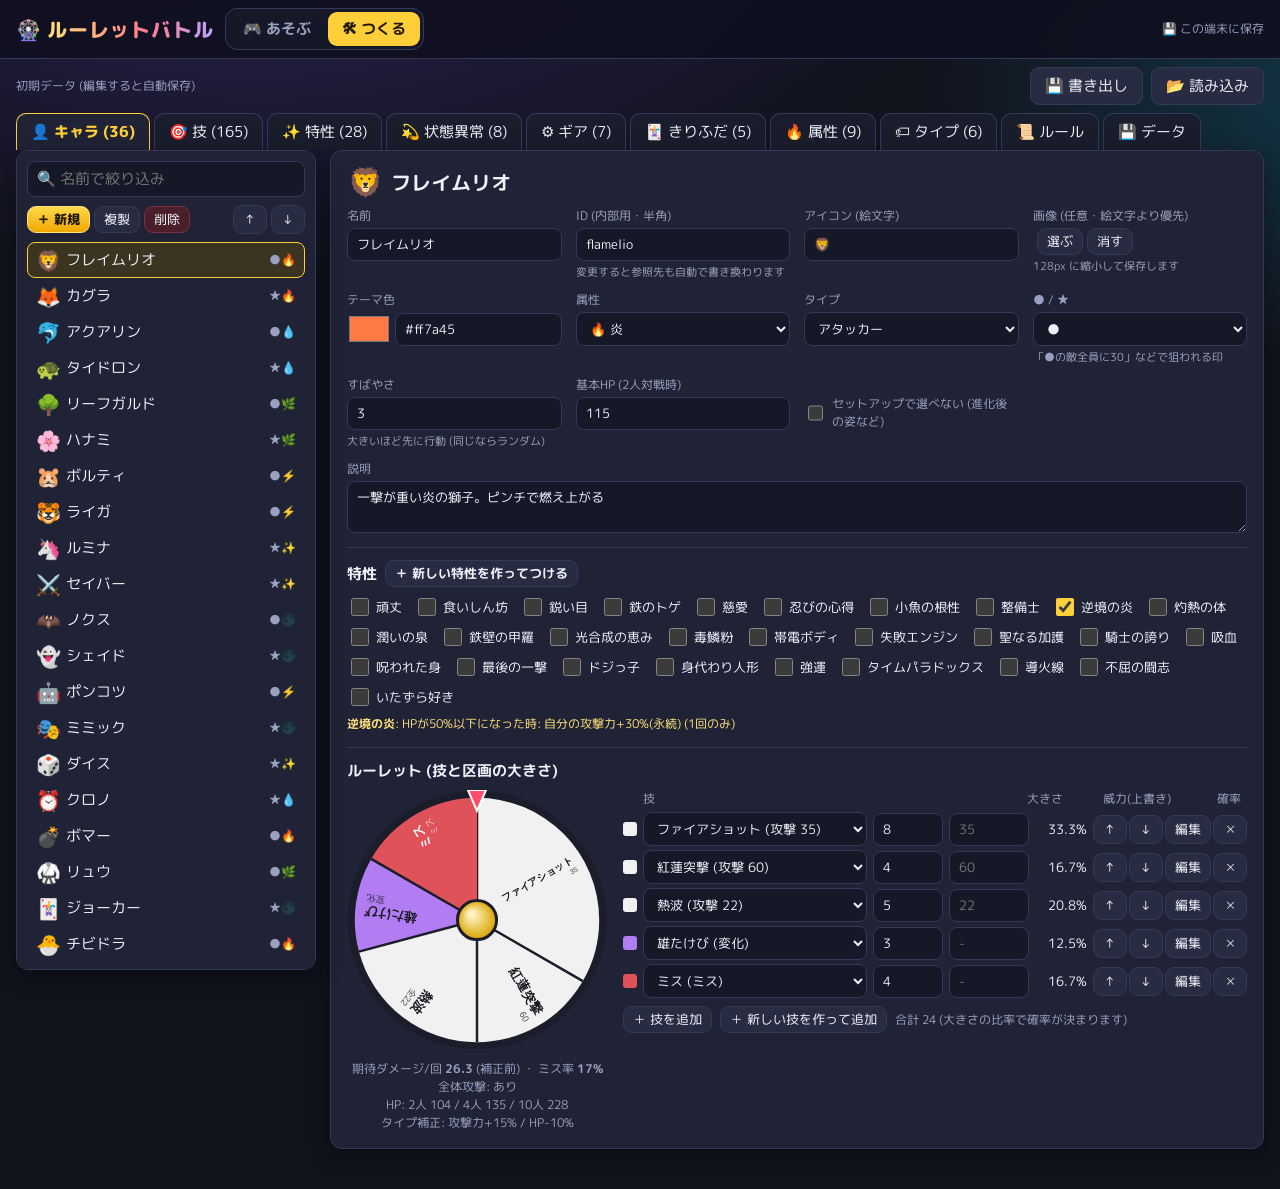
==== commit e57067d5: "Deploy roulette battle site Co-Authored-By: Claude Opus 5.5 <noreply@anthropic.com>" ====
--- a/editor.html
+++ b/editor.html
@@ -5,7 +5,7 @@
 <meta name="viewport" content="width=device-width, initial-scale=1, viewport-fit=cover">
 <meta name="theme-color" content="#11131d">
 <title>ルーレットバトル エディタ</title>
-<link rel="stylesheet" href="css/style.css?v=10">
+<link rel="stylesheet" href="css/style.css?v=11">
 </head>
 <body>
 <!-- BUILD:HEAD-START -->
@@ -39,13 +39,13 @@
 <!-- BUILD:APP-END -->
 
 <!-- BUILD:SCRIPTS-START -->
-<script src="js/default-data.js?v=10"></script>
-<script src="js/engine.js?v=10"></script>
-<script src="js/store.js?v=10"></script>
-<script src="js/ui.js?v=10"></script>
-<script src="js/wheel.js?v=10"></script>
-<script src="js/editor.js?v=10"></script>
-<script src="js/app.js?v=10"></script>
+<script src="js/default-data.js?v=11"></script>
+<script src="js/engine.js?v=11"></script>
+<script src="js/store.js?v=11"></script>
+<script src="js/ui.js?v=11"></script>
+<script src="js/wheel.js?v=11"></script>
+<script src="js/editor.js?v=11"></script>
+<script src="js/app.js?v=11"></script>
 <!-- BUILD:SCRIPTS-END -->
 </body>
 </html>
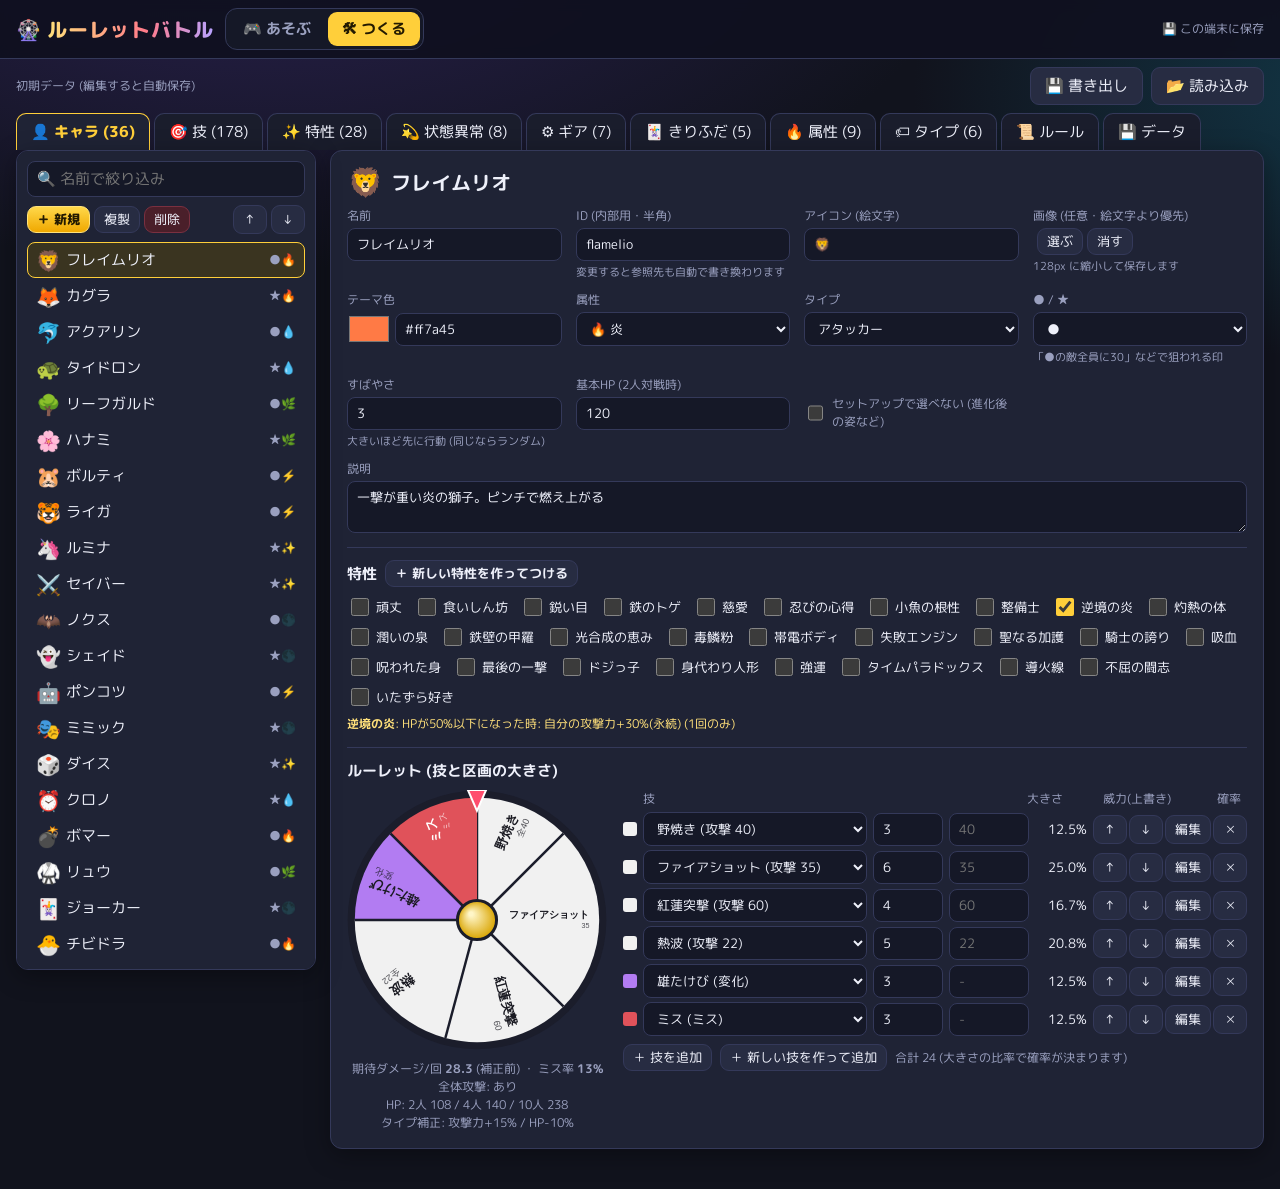
==== commit 2c1e2dfc: "Deploy roulette battle site Co-Authored-By: Claude Opus 5.5 <noreply@anthropic.com>" ====
--- a/editor.html
+++ b/editor.html
@@ -5,7 +5,7 @@
 <meta name="viewport" content="width=device-width, initial-scale=1, viewport-fit=cover">
 <meta name="theme-color" content="#11131d">
 <title>ルーレットバトル エディタ</title>
-<link rel="stylesheet" href="css/style.css?v=11">
+<link rel="stylesheet" href="css/style.css?v=13">
 </head>
 <body>
 <!-- BUILD:HEAD-START -->
@@ -39,13 +39,13 @@
 <!-- BUILD:APP-END -->
 
 <!-- BUILD:SCRIPTS-START -->
-<script src="js/default-data.js?v=11"></script>
-<script src="js/engine.js?v=11"></script>
-<script src="js/store.js?v=11"></script>
-<script src="js/ui.js?v=11"></script>
-<script src="js/wheel.js?v=11"></script>
-<script src="js/editor.js?v=11"></script>
-<script src="js/app.js?v=11"></script>
+<script src="js/default-data.js?v=13"></script>
+<script src="js/engine.js?v=13"></script>
+<script src="js/store.js?v=13"></script>
+<script src="js/ui.js?v=13"></script>
+<script src="js/wheel.js?v=13"></script>
+<script src="js/editor.js?v=13"></script>
+<script src="js/app.js?v=13"></script>
 <!-- BUILD:SCRIPTS-END -->
 </body>
 </html>
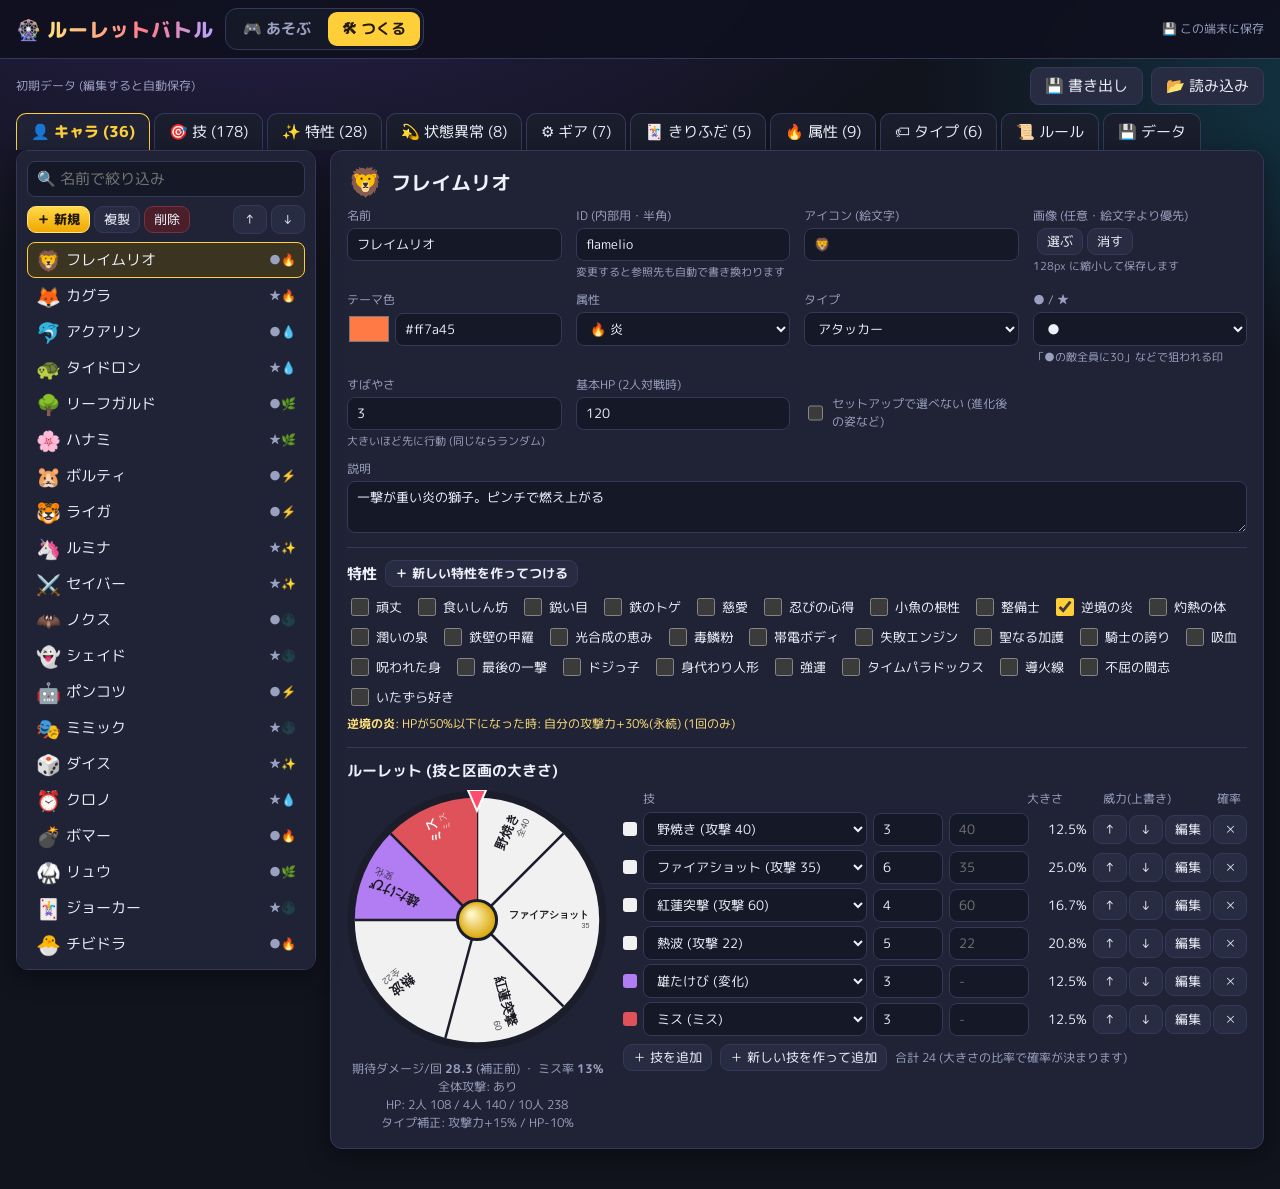
==== commit a2a24a96: "Deploy roulette battle site Co-Authored-By: Claude Opus 5.5 <noreply@anthropic.com>" ====
--- a/editor.html
+++ b/editor.html
@@ -5,7 +5,7 @@
 <meta name="viewport" content="width=device-width, initial-scale=1, viewport-fit=cover">
 <meta name="theme-color" content="#11131d">
 <title>ルーレットバトル エディタ</title>
-<link rel="stylesheet" href="css/style.css?v=13">
+<link rel="stylesheet" href="css/style.css?v=14">
 </head>
 <body>
 <!-- BUILD:HEAD-START -->
@@ -39,13 +39,13 @@
 <!-- BUILD:APP-END -->
 
 <!-- BUILD:SCRIPTS-START -->
-<script src="js/default-data.js?v=13"></script>
-<script src="js/engine.js?v=13"></script>
-<script src="js/store.js?v=13"></script>
-<script src="js/ui.js?v=13"></script>
-<script src="js/wheel.js?v=13"></script>
-<script src="js/editor.js?v=13"></script>
-<script src="js/app.js?v=13"></script>
+<script src="js/default-data.js?v=14"></script>
+<script src="js/engine.js?v=14"></script>
+<script src="js/store.js?v=14"></script>
+<script src="js/ui.js?v=14"></script>
+<script src="js/wheel.js?v=14"></script>
+<script src="js/editor.js?v=14"></script>
+<script src="js/app.js?v=14"></script>
 <!-- BUILD:SCRIPTS-END -->
 </body>
 </html>
